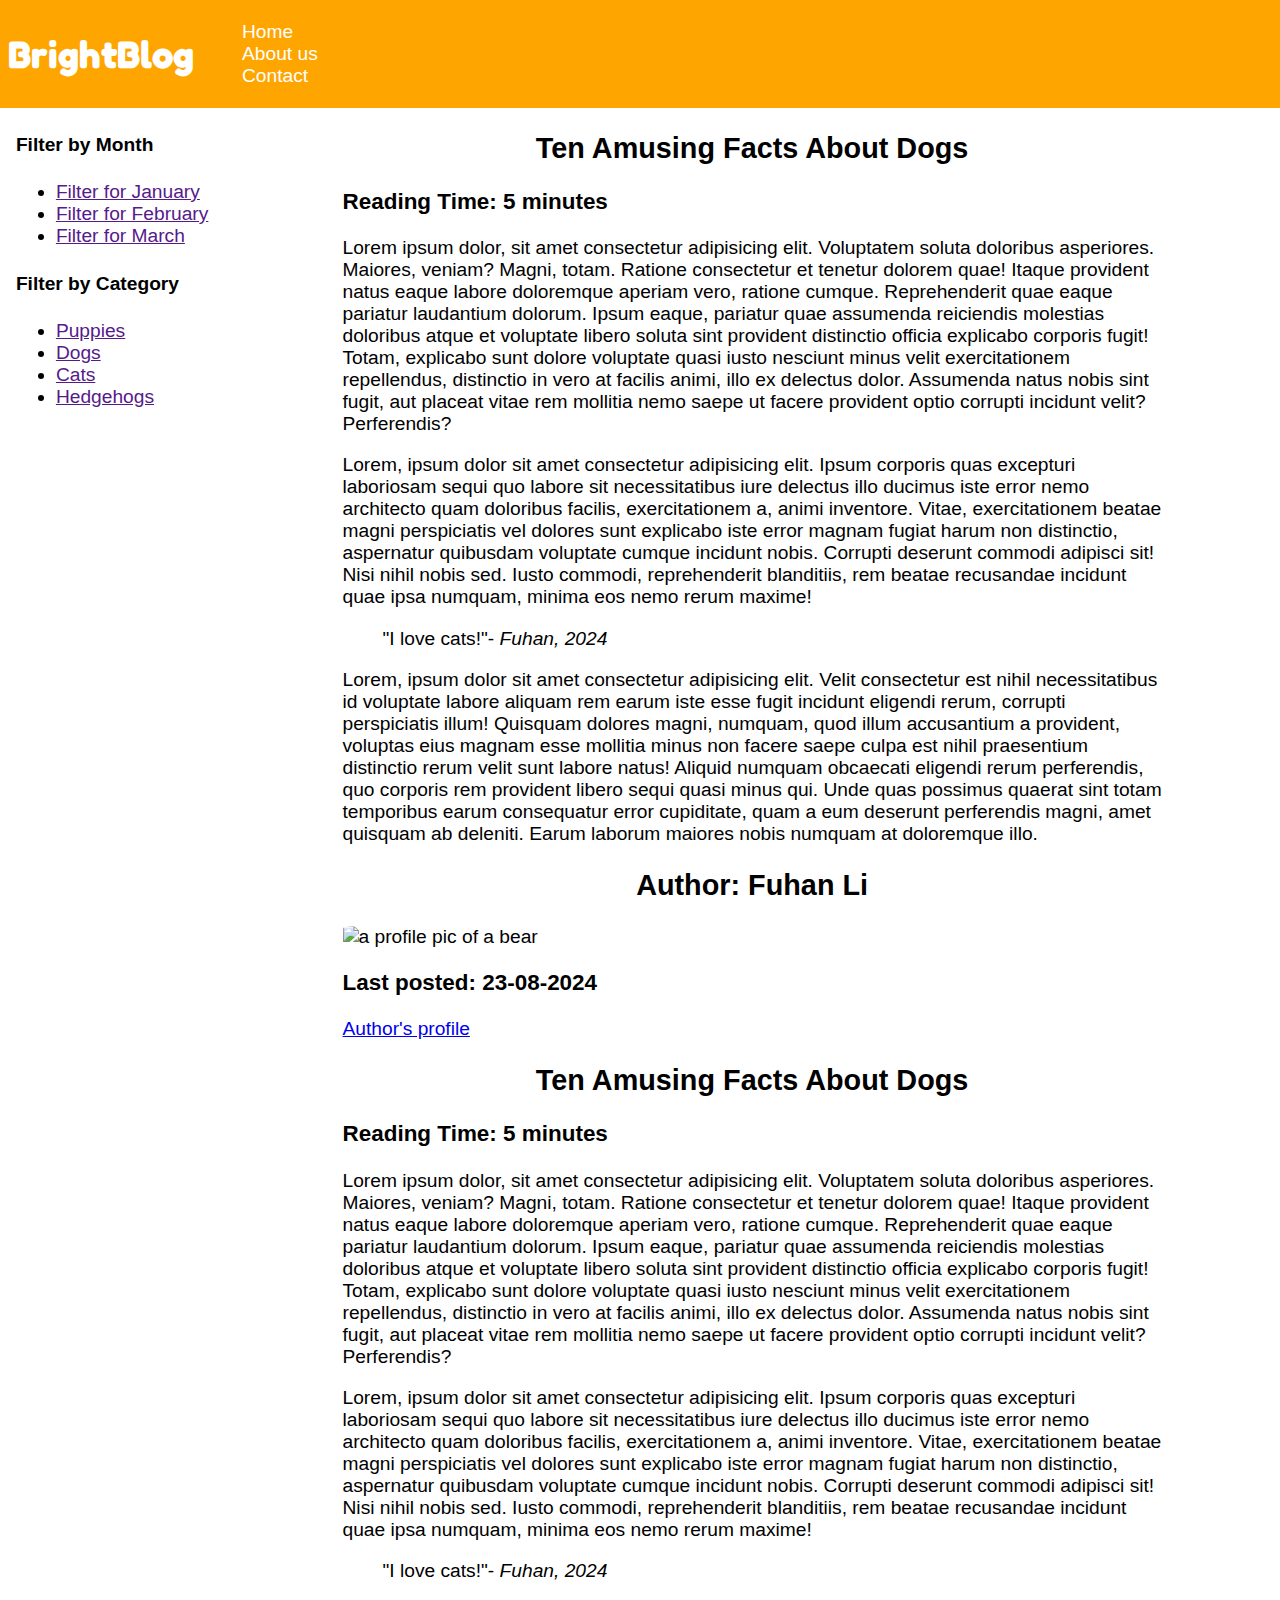
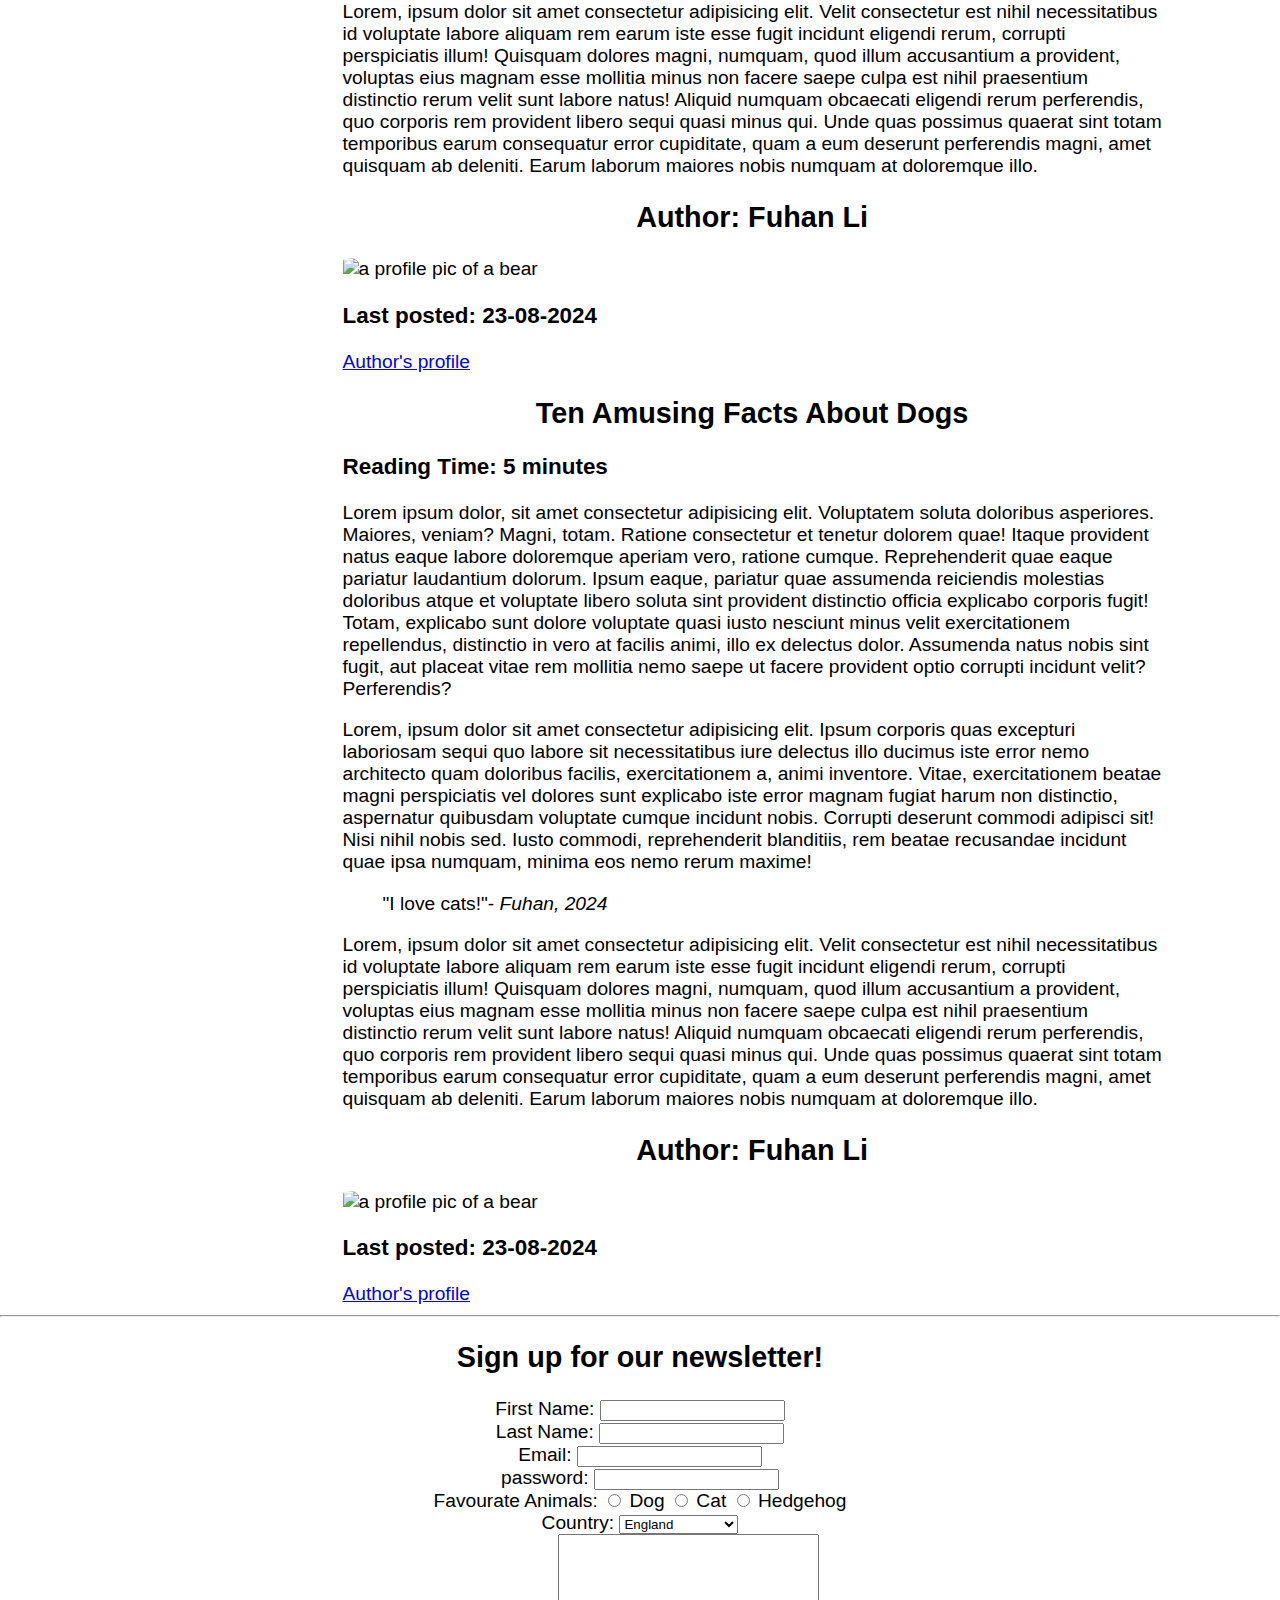
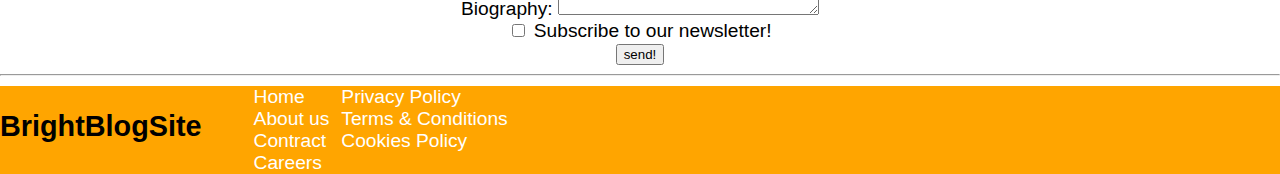
==== index.html @ 50e7dff6 "initial commit" ====
<!--index.html-->

<!DOCTYPE html>
<html lang="en">
<head>
    <link rel="stylesheet" href="style.css">
    <script src="app.js"></script>
    <link href="https://fonts.googleapis.com/css2?family=Fredoka+One&display=swap" rel="stylesheet">
    <meta charset="UTF-8">
    <meta name="viewport" content="width=device-width, initial-scale=1.0">
    <title> BrightBlog </title>
</head>
<body>
    <header>
        <!-- The content of the header goes here  -->
         <h1 id="logo"> BrightBlog </h1>
         <nav>
            <ul>
                <li>
                    <a href="https://www.brightnetwork.co.uk/couch-to-coder-2024-lesson-1/"class="navbutton"> Home </a>
                </li>
                <li>
                    <a href="https://www.brightnetwork.co.uk/couch-to-coder-2024-lesson-1/"class="navbutton"> About us </a>
                </li>
                <li>
                    <a href="https://www.brightnetwork.co.uk/couch-to-coder-2024-lesson-1/"class="navbutton"> Contact </a>
                </li>
            </ul>
         </nav>
    </header> 
    <main>
        <div id="main-content">
            <aside>
                <section>
                    <h4>Filter by Month</h4>
                    <nav>
                        <ul>
                            <li><a href="">Filter for January</a></li>
                            <li><a href="">Filter for February</a></li>
                            <li><a href="">Filter for March</a></li>
                        </ul>
                    </nav>
                </section>
                <section>
                   <h4>Filter by Category</h4>
                   <nav>
                      <ul>
                        <li><a href="">Puppies</a></li>
                        <li><a href="">Dogs</a></li>
                        <li><a href="">Cats</a></li>
                        <li><a href="">Hedgehogs</a></li>
                      </ul>
                   </nav>
                </section>
            </aside>
            <div>
                <article> 
                    <header>
                    <!-- Articles's header goes here -->
                     <h2> Ten Amusing Facts About Dogs </h2>
                     <h3> Reading Time: 5 minutes </h3>
                    </header>
                        <main>
                             <p>Lorem ipsum dolor, sit amet consectetur adipisicing elit. Voluptatem soluta doloribus asperiores. Maiores, veniam? Magni, totam. Ratione consectetur et tenetur dolorem quae! Itaque provident natus eaque labore doloremque aperiam vero, ratione cumque. Reprehenderit quae eaque pariatur laudantium dolorum. Ipsum eaque, pariatur quae assumenda reiciendis molestias doloribus atque et voluptate libero soluta sint provident distinctio officia explicabo corporis fugit! Totam, explicabo sunt dolore voluptate quasi iusto nesciunt minus velit exercitationem repellendus, distinctio in vero at facilis animi, illo ex delectus dolor. Assumenda natus nobis sint fugit, aut placeat vitae rem mollitia nemo saepe ut facere provident optio corrupti incidunt velit? Perferendis?</p>
                             <p>Lorem, ipsum dolor sit amet consectetur adipisicing elit. Ipsum corporis quas excepturi laboriosam sequi quo labore sit necessitatibus iure delectus illo ducimus iste error nemo architecto quam doloribus facilis, exercitationem a, animi inventore. Vitae, exercitationem beatae magni perspiciatis vel dolores sunt explicabo iste error magnam fugiat harum non distinctio, aspernatur quibusdam voluptate cumque incidunt nobis. Corrupti deserunt commodi adipisci sit! Nisi nihil nobis sed. Iusto commodi, reprehenderit blanditiis, rem beatae recusandae incidunt quae ipsa numquam, minima eos nemo rerum maxime!</p>
                              <blockquote> "I love cats!"- <cite> Fuhan, 2024 </cite></blockquote>
                             <p>Lorem, ipsum dolor sit amet consectetur adipisicing elit. Velit consectetur est nihil necessitatibus id voluptate labore aliquam rem earum iste esse fugit incidunt eligendi rerum, corrupti perspiciatis illum! Quisquam dolores magni, numquam, quod illum accusantium a provident, voluptas eius magnam esse mollitia minus non facere saepe culpa est nihil praesentium distinctio rerum velit sunt labore natus! Aliquid numquam obcaecati eligendi rerum perferendis, quo corporis rem provident libero sequi quasi minus qui. Unde quas possimus quaerat sint totam temporibus earum consequatur error cupiditate, quam a eum deserunt perferendis magni, amet quisquam ab deleniti. Earum laborum maiores nobis numquam at doloremque illo.</p>
                        </main>
                        <footer>
                             <h2>Author: Fuhan Li </h2>
                             <img src="https://placebear.com/100/100" alt="a profile pic of a bear">
                             <h3> Last posted: 23-08-2024 </h3>
                             <a href="https://www.brightnetwork.co.uk/dashboard/" target="_blank">Author's profile</a>
                        </footer>
                 </article>
                 <article> 
                    <header>
                    <!-- Articles's header goes here -->
                     <h2> Ten Amusing Facts About Dogs </h2>
                     <h3> Reading Time: 5 minutes </h3>
                    </header>
                        <main>
                             <p>Lorem ipsum dolor, sit amet consectetur adipisicing elit. Voluptatem soluta doloribus asperiores. Maiores, veniam? Magni, totam. Ratione consectetur et tenetur dolorem quae! Itaque provident natus eaque labore doloremque aperiam vero, ratione cumque. Reprehenderit quae eaque pariatur laudantium dolorum. Ipsum eaque, pariatur quae assumenda reiciendis molestias doloribus atque et voluptate libero soluta sint provident distinctio officia explicabo corporis fugit! Totam, explicabo sunt dolore voluptate quasi iusto nesciunt minus velit exercitationem repellendus, distinctio in vero at facilis animi, illo ex delectus dolor. Assumenda natus nobis sint fugit, aut placeat vitae rem mollitia nemo saepe ut facere provident optio corrupti incidunt velit? Perferendis?</p>
                             <p>Lorem, ipsum dolor sit amet consectetur adipisicing elit. Ipsum corporis quas excepturi laboriosam sequi quo labore sit necessitatibus iure delectus illo ducimus iste error nemo architecto quam doloribus facilis, exercitationem a, animi inventore. Vitae, exercitationem beatae magni perspiciatis vel dolores sunt explicabo iste error magnam fugiat harum non distinctio, aspernatur quibusdam voluptate cumque incidunt nobis. Corrupti deserunt commodi adipisci sit! Nisi nihil nobis sed. Iusto commodi, reprehenderit blanditiis, rem beatae recusandae incidunt quae ipsa numquam, minima eos nemo rerum maxime!</p>
                              <blockquote> "I love cats!"- <cite> Fuhan, 2024 </cite></blockquote>
                             <p>Lorem, ipsum dolor sit amet consectetur adipisicing elit. Velit consectetur est nihil necessitatibus id voluptate labore aliquam rem earum iste esse fugit incidunt eligendi rerum, corrupti perspiciatis illum! Quisquam dolores magni, numquam, quod illum accusantium a provident, voluptas eius magnam esse mollitia minus non facere saepe culpa est nihil praesentium distinctio rerum velit sunt labore natus! Aliquid numquam obcaecati eligendi rerum perferendis, quo corporis rem provident libero sequi quasi minus qui. Unde quas possimus quaerat sint totam temporibus earum consequatur error cupiditate, quam a eum deserunt perferendis magni, amet quisquam ab deleniti. Earum laborum maiores nobis numquam at doloremque illo.</p>
                        </main>
                        <footer>
                             <h2>Author: Fuhan Li </h2>
                             <img src="https://placebear.com/100/100" alt="a profile pic of a bear">
                             <h3> Last posted: 23-08-2024 </h3>
                             <a href="https://www.brightnetwork.co.uk/dashboard/" target="_blank">Author's profile</a>
                        </footer>
                 </article>
                 <article> 
                    <header>
                    <!-- Articles's header goes here -->
                     <h2> Ten Amusing Facts About Dogs </h2>
                     <h3> Reading Time: 5 minutes </h3>
                    </header>
                         <main>
                             <p>Lorem ipsum dolor, sit amet consectetur adipisicing elit. Voluptatem soluta doloribus asperiores. Maiores, veniam? Magni, totam. Ratione consectetur et tenetur dolorem quae! Itaque provident natus eaque labore doloremque aperiam vero, ratione cumque. Reprehenderit quae eaque pariatur laudantium dolorum. Ipsum eaque, pariatur quae assumenda reiciendis molestias doloribus atque et voluptate libero soluta sint provident distinctio officia explicabo corporis fugit! Totam, explicabo sunt dolore voluptate quasi iusto nesciunt minus velit exercitationem repellendus, distinctio in vero at facilis animi, illo ex delectus dolor. Assumenda natus nobis sint fugit, aut placeat vitae rem mollitia nemo saepe ut facere provident optio corrupti incidunt velit? Perferendis?</p>
                             <p>Lorem, ipsum dolor sit amet consectetur adipisicing elit. Ipsum corporis quas excepturi laboriosam sequi quo labore sit necessitatibus iure delectus illo ducimus iste error nemo architecto quam doloribus facilis, exercitationem a, animi inventore. Vitae, exercitationem beatae magni perspiciatis vel dolores sunt explicabo iste error magnam fugiat harum non distinctio, aspernatur quibusdam voluptate cumque incidunt nobis. Corrupti deserunt commodi adipisci sit! Nisi nihil nobis sed. Iusto commodi, reprehenderit blanditiis, rem beatae recusandae incidunt quae ipsa numquam, minima eos nemo rerum maxime!</p>
                              <blockquote> "I love cats!"- <cite> Fuhan, 2024 </cite></blockquote>
                             <p>Lorem, ipsum dolor sit amet consectetur adipisicing elit. Velit consectetur est nihil necessitatibus id voluptate labore aliquam rem earum iste esse fugit incidunt eligendi rerum, corrupti perspiciatis illum! Quisquam dolores magni, numquam, quod illum accusantium a provident, voluptas eius magnam esse mollitia minus non facere saepe culpa est nihil praesentium distinctio rerum velit sunt labore natus! Aliquid numquam obcaecati eligendi rerum perferendis, quo corporis rem provident libero sequi quasi minus qui. Unde quas possimus quaerat sint totam temporibus earum consequatur error cupiditate, quam a eum deserunt perferendis magni, amet quisquam ab deleniti. Earum laborum maiores nobis numquam at doloremque illo.</p>
                         </main>
                         <footer>
                             <h2>Author: Fuhan Li </h2>
                             <img src="https://placebear.com/100/100" alt="a profile pic of a bear">
                             <h3> Last posted: 23-08-2024 </h3>
                             <a href="https://www.brightnetwork.co.uk/dashboard/" target="_blank">Author's profile</a>
                         </footer>
                 </article>
            </div>
           
        </div>

         <hr>
         <h2>Sign up for our newsletter!</h2>
         <form action="" method="">
            <label for="first_name">First Name:</label>
            <input type="text" id="first_name" name="first_name" required>
            <br>

            <label for="last_name">Last Name:</label>
            <input type="text" id="last_name" name="last_name">
            <br>

            <label for="email">Email:</label>
            <input type="email" id="email" name="email">
            <br>

            <label for="password">password:</label>
            <input type="password" id="password" name="password">
            <br>

            <label for="favourate_animals">Favourate Animals:</label>
            <input type="radio"  name="favourate_animals" id="dog" value="dog">
            <label for="dog">Dog</label>
            <input type="radio"  name="favourate_animals" id="cat" value="cat">
            <label for="cat">Cat</label>
            <input type="radio"  name="favourate_animals" id="hedgehog" value="hedgehog">
            <label for="hedgehog">Hedgehog</label>
            <br>

            <label for="country">Country:</label>
            <select name="country" id="country"> 
                <option value="england">England</option>
                <option value="scotland">Scotland</option>
                <option value="wales">Wales</option>
                <option value="northern_ireland">Northern Ireland</option>
            </select>
            <br>

            <label for="bio">Biography:</label> 
            <textarea name="bio" id="bio" cols="30" rows="5"></textarea>
            <br>

            <input type="checkbox" id="subscribe" name="subscribe">
            <label for="subscribe">Subscribe to our newsletter!</label>
            <br>
            
            <input type="submit" value="send!">

         </form>
         <hr>
        <!-- main content of the website goes here  -->
    </main>
    <footer>
        <h2>BrightBlogSite</h2>
            <section>
                <ul id="footer-ul">
                    <div>
                        <li><a href="">Home</a></li>
                        <li><a href="">About us</a></li>
                        <li><a href="">Contract</a></li>
                        <li><a href="">Careers</a></li> 
                    </div>
                    <div>
                        <li><a href="">Privacy Policy</a></li>
                        <li><a href="">Terms & Conditions</a></li>
                        <li><a href="">Cookies Policy</a></li>
                    </div>
                </ul>
            </section>
        <!-- footer goes here -->
    </footer>
</body>
</html>
---- style.css ----
body {
    font-family: Helvetica, Arial, sans-serif;
    margin: 0px;
    font-size: 1.5vw;
}

#logo {
    margin: 0px;
    padding: 8px;
    font-family: "Fredoka One", sans-serif;
}

ul {
    margin: 0px;

}

body > header {
    align-items: center;
}

body > header {
    background-color: orange;
    color: white;
    display: flex;
    height: 12vh
}

body > header > nav > ul {
    list-style: none;
    text-decoration: none;
}

.navbutton {
    color: white;
    text-decoration: none;
}

body > main article {
    width: 80%;
    margin: auto;
}

#main-content {
    display: flex;
    justify-content: space-around;
}

#main-content > div {
    width: 80%;
}
form {
    text-align: center;
}

h2 {
    text-align: center;
}

img {
    border-radius: 10%;
}

body > footer {
    background-color: orange;
    display: flex;
}

#footer-ul{
    display: flex;
    list-style: none;
}

#footer-ul > div > li{
    margin-left: 12px;
}

#footer-ul > div > li > a{
    text-decoration: none;
    color:white
}
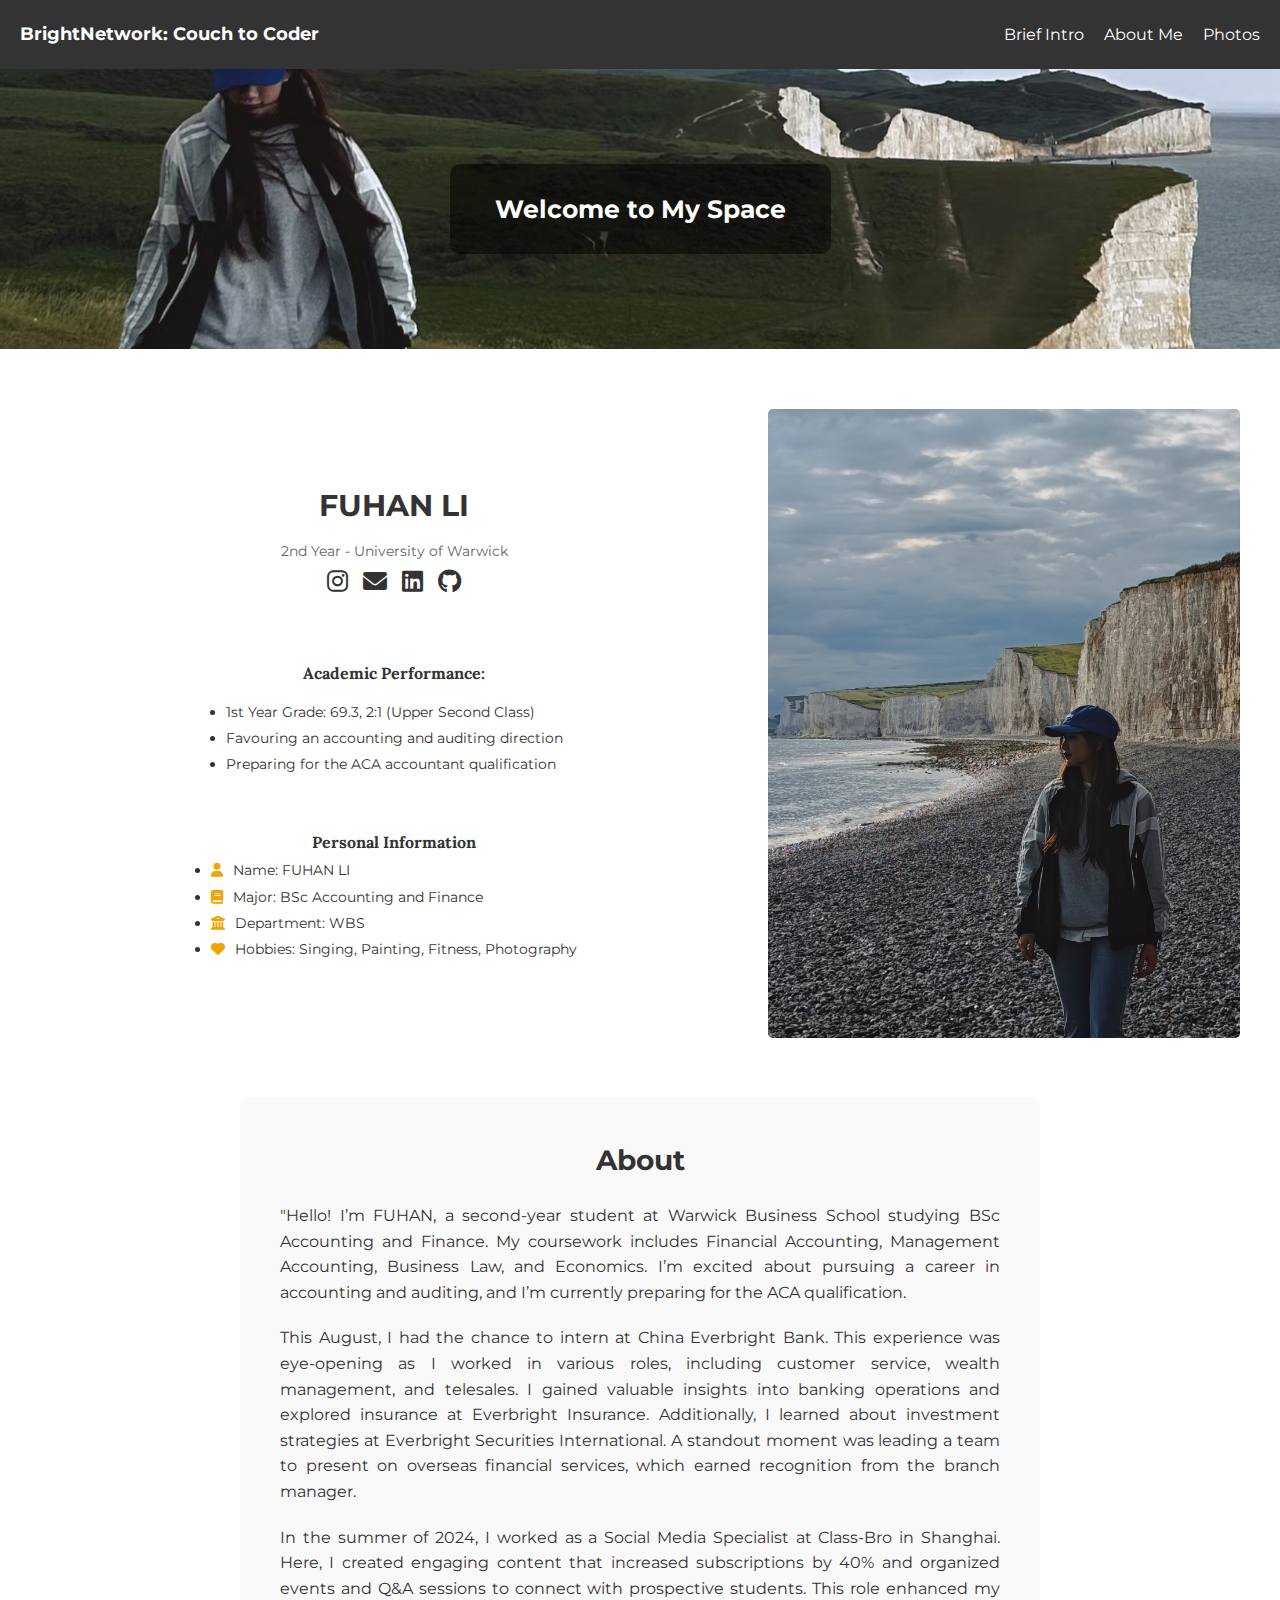
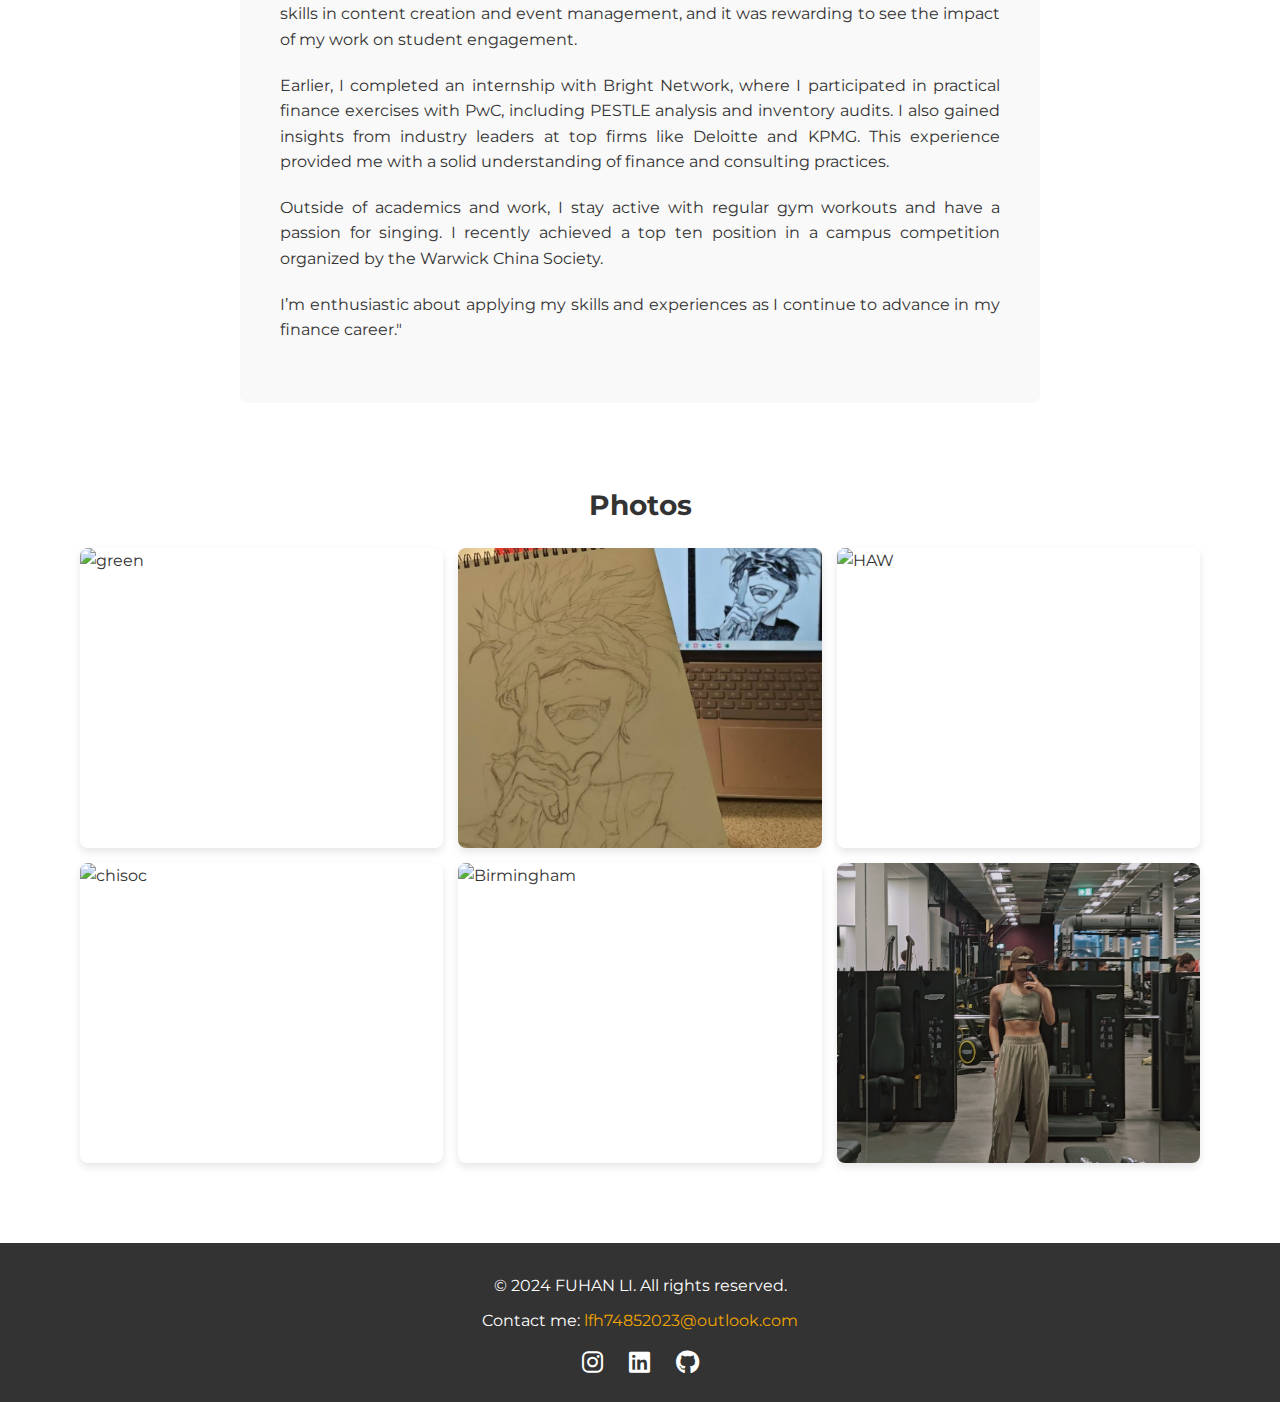
==== commit 721b1198: "BrightNetwork 2024 Couch to Coder" ====
--- a/index.html
+++ b/index.html
@@ -1,189 +1,132 @@
-<!--index.html-->
-
 <!DOCTYPE html>
 <html lang="en">
 <head>
-    <link rel="stylesheet" href="style.css">
-    <script src="app.js"></script>
-    <link href="https://fonts.googleapis.com/css2?family=Fredoka+One&display=swap" rel="stylesheet">
+    <link href="https://fonts.googleapis.com/css2?family=Montserrat:wght@400;700&family=Lora:wght@400;700&display=swap" rel="stylesheet">
     <meta charset="UTF-8">
     <meta name="viewport" content="width=device-width, initial-scale=1.0">
-    <title> BrightBlog </title>
+    <title>FUHAN's Personal Homepage</title>
+    <link rel="stylesheet" href="style.css">
 </head>
 <body>
+    <!-- Header Section -->
     <header>
-        <!-- The content of the header goes here  -->
-         <h1 id="logo"> BrightBlog </h1>
-         <nav>
+        <div class="header-left">BrightNetwork: Couch to Coder</div>
+        <nav class="header-right">
             <ul>
-                <li>
-                    <a href="https://www.brightnetwork.co.uk/couch-to-coder-2024-lesson-1/"class="navbutton"> Home </a>
-                </li>
-                <li>
-                    <a href="https://www.brightnetwork.co.uk/couch-to-coder-2024-lesson-1/"class="navbutton"> About us </a>
-                </li>
-                <li>
-                    <a href="https://www.brightnetwork.co.uk/couch-to-coder-2024-lesson-1/"class="navbutton"> Contact </a>
-                </li>
+                <li><a href="#main-section">Brief Intro</a></li>
+                <li><a href="#about">About Me</a></li>
+                <li><a href="#gallery">Photos</a></li>
             </ul>
-         </nav>
-    </header> 
-    <main>
-        <div id="main-content">
-            <aside>
-                <section>
-                    <h4>Filter by Month</h4>
-                    <nav>
-                        <ul>
-                            <li><a href="">Filter for January</a></li>
-                            <li><a href="">Filter for February</a></li>
-                            <li><a href="">Filter for March</a></li>
-                        </ul>
-                    </nav>
-                </section>
-                <section>
-                   <h4>Filter by Category</h4>
-                   <nav>
-                      <ul>
-                        <li><a href="">Puppies</a></li>
-                        <li><a href="">Dogs</a></li>
-                        <li><a href="">Cats</a></li>
-                        <li><a href="">Hedgehogs</a></li>
-                      </ul>
-                   </nav>
-                </section>
-            </aside>
-            <div>
-                <article> 
-                    <header>
-                    <!-- Articles's header goes here -->
-                     <h2> Ten Amusing Facts About Dogs </h2>
-                     <h3> Reading Time: 5 minutes </h3>
-                    </header>
-                        <main>
-                             <p>Lorem ipsum dolor, sit amet consectetur adipisicing elit. Voluptatem soluta doloribus asperiores. Maiores, veniam? Magni, totam. Ratione consectetur et tenetur dolorem quae! Itaque provident natus eaque labore doloremque aperiam vero, ratione cumque. Reprehenderit quae eaque pariatur laudantium dolorum. Ipsum eaque, pariatur quae assumenda reiciendis molestias doloribus atque et voluptate libero soluta sint provident distinctio officia explicabo corporis fugit! Totam, explicabo sunt dolore voluptate quasi iusto nesciunt minus velit exercitationem repellendus, distinctio in vero at facilis animi, illo ex delectus dolor. Assumenda natus nobis sint fugit, aut placeat vitae rem mollitia nemo saepe ut facere provident optio corrupti incidunt velit? Perferendis?</p>
-                             <p>Lorem, ipsum dolor sit amet consectetur adipisicing elit. Ipsum corporis quas excepturi laboriosam sequi quo labore sit necessitatibus iure delectus illo ducimus iste error nemo architecto quam doloribus facilis, exercitationem a, animi inventore. Vitae, exercitationem beatae magni perspiciatis vel dolores sunt explicabo iste error magnam fugiat harum non distinctio, aspernatur quibusdam voluptate cumque incidunt nobis. Corrupti deserunt commodi adipisci sit! Nisi nihil nobis sed. Iusto commodi, reprehenderit blanditiis, rem beatae recusandae incidunt quae ipsa numquam, minima eos nemo rerum maxime!</p>
-                              <blockquote> "I love cats!"- <cite> Fuhan, 2024 </cite></blockquote>
-                             <p>Lorem, ipsum dolor sit amet consectetur adipisicing elit. Velit consectetur est nihil necessitatibus id voluptate labore aliquam rem earum iste esse fugit incidunt eligendi rerum, corrupti perspiciatis illum! Quisquam dolores magni, numquam, quod illum accusantium a provident, voluptas eius magnam esse mollitia minus non facere saepe culpa est nihil praesentium distinctio rerum velit sunt labore natus! Aliquid numquam obcaecati eligendi rerum perferendis, quo corporis rem provident libero sequi quasi minus qui. Unde quas possimus quaerat sint totam temporibus earum consequatur error cupiditate, quam a eum deserunt perferendis magni, amet quisquam ab deleniti. Earum laborum maiores nobis numquam at doloremque illo.</p>
-                        </main>
-                        <footer>
-                             <h2>Author: Fuhan Li </h2>
-                             <img src="https://placebear.com/100/100" alt="a profile pic of a bear">
-                             <h3> Last posted: 23-08-2024 </h3>
-                             <a href="https://www.brightnetwork.co.uk/dashboard/" target="_blank">Author's profile</a>
-                        </footer>
-                 </article>
-                 <article> 
-                    <header>
-                    <!-- Articles's header goes here -->
-                     <h2> Ten Amusing Facts About Dogs </h2>
-                     <h3> Reading Time: 5 minutes </h3>
-                    </header>
-                        <main>
-                             <p>Lorem ipsum dolor, sit amet consectetur adipisicing elit. Voluptatem soluta doloribus asperiores. Maiores, veniam? Magni, totam. Ratione consectetur et tenetur dolorem quae! Itaque provident natus eaque labore doloremque aperiam vero, ratione cumque. Reprehenderit quae eaque pariatur laudantium dolorum. Ipsum eaque, pariatur quae assumenda reiciendis molestias doloribus atque et voluptate libero soluta sint provident distinctio officia explicabo corporis fugit! Totam, explicabo sunt dolore voluptate quasi iusto nesciunt minus velit exercitationem repellendus, distinctio in vero at facilis animi, illo ex delectus dolor. Assumenda natus nobis sint fugit, aut placeat vitae rem mollitia nemo saepe ut facere provident optio corrupti incidunt velit? Perferendis?</p>
-                             <p>Lorem, ipsum dolor sit amet consectetur adipisicing elit. Ipsum corporis quas excepturi laboriosam sequi quo labore sit necessitatibus iure delectus illo ducimus iste error nemo architecto quam doloribus facilis, exercitationem a, animi inventore. Vitae, exercitationem beatae magni perspiciatis vel dolores sunt explicabo iste error magnam fugiat harum non distinctio, aspernatur quibusdam voluptate cumque incidunt nobis. Corrupti deserunt commodi adipisci sit! Nisi nihil nobis sed. Iusto commodi, reprehenderit blanditiis, rem beatae recusandae incidunt quae ipsa numquam, minima eos nemo rerum maxime!</p>
-                              <blockquote> "I love cats!"- <cite> Fuhan, 2024 </cite></blockquote>
-                             <p>Lorem, ipsum dolor sit amet consectetur adipisicing elit. Velit consectetur est nihil necessitatibus id voluptate labore aliquam rem earum iste esse fugit incidunt eligendi rerum, corrupti perspiciatis illum! Quisquam dolores magni, numquam, quod illum accusantium a provident, voluptas eius magnam esse mollitia minus non facere saepe culpa est nihil praesentium distinctio rerum velit sunt labore natus! Aliquid numquam obcaecati eligendi rerum perferendis, quo corporis rem provident libero sequi quasi minus qui. Unde quas possimus quaerat sint totam temporibus earum consequatur error cupiditate, quam a eum deserunt perferendis magni, amet quisquam ab deleniti. Earum laborum maiores nobis numquam at doloremque illo.</p>
-                        </main>
-                        <footer>
-                             <h2>Author: Fuhan Li </h2>
-                             <img src="https://placebear.com/100/100" alt="a profile pic of a bear">
-                             <h3> Last posted: 23-08-2024 </h3>
-                             <a href="https://www.brightnetwork.co.uk/dashboard/" target="_blank">Author's profile</a>
-                        </footer>
-                 </article>
-                 <article> 
-                    <header>
-                    <!-- Articles's header goes here -->
-                     <h2> Ten Amusing Facts About Dogs </h2>
-                     <h3> Reading Time: 5 minutes </h3>
-                    </header>
-                         <main>
-                             <p>Lorem ipsum dolor, sit amet consectetur adipisicing elit. Voluptatem soluta doloribus asperiores. Maiores, veniam? Magni, totam. Ratione consectetur et tenetur dolorem quae! Itaque provident natus eaque labore doloremque aperiam vero, ratione cumque. Reprehenderit quae eaque pariatur laudantium dolorum. Ipsum eaque, pariatur quae assumenda reiciendis molestias doloribus atque et voluptate libero soluta sint provident distinctio officia explicabo corporis fugit! Totam, explicabo sunt dolore voluptate quasi iusto nesciunt minus velit exercitationem repellendus, distinctio in vero at facilis animi, illo ex delectus dolor. Assumenda natus nobis sint fugit, aut placeat vitae rem mollitia nemo saepe ut facere provident optio corrupti incidunt velit? Perferendis?</p>
-                             <p>Lorem, ipsum dolor sit amet consectetur adipisicing elit. Ipsum corporis quas excepturi laboriosam sequi quo labore sit necessitatibus iure delectus illo ducimus iste error nemo architecto quam doloribus facilis, exercitationem a, animi inventore. Vitae, exercitationem beatae magni perspiciatis vel dolores sunt explicabo iste error magnam fugiat harum non distinctio, aspernatur quibusdam voluptate cumque incidunt nobis. Corrupti deserunt commodi adipisci sit! Nisi nihil nobis sed. Iusto commodi, reprehenderit blanditiis, rem beatae recusandae incidunt quae ipsa numquam, minima eos nemo rerum maxime!</p>
-                              <blockquote> "I love cats!"- <cite> Fuhan, 2024 </cite></blockquote>
-                             <p>Lorem, ipsum dolor sit amet consectetur adipisicing elit. Velit consectetur est nihil necessitatibus id voluptate labore aliquam rem earum iste esse fugit incidunt eligendi rerum, corrupti perspiciatis illum! Quisquam dolores magni, numquam, quod illum accusantium a provident, voluptas eius magnam esse mollitia minus non facere saepe culpa est nihil praesentium distinctio rerum velit sunt labore natus! Aliquid numquam obcaecati eligendi rerum perferendis, quo corporis rem provident libero sequi quasi minus qui. Unde quas possimus quaerat sint totam temporibus earum consequatur error cupiditate, quam a eum deserunt perferendis magni, amet quisquam ab deleniti. Earum laborum maiores nobis numquam at doloremque illo.</p>
-                         </main>
-                         <footer>
-                             <h2>Author: Fuhan Li </h2>
-                             <img src="https://placebear.com/100/100" alt="a profile pic of a bear">
-                             <h3> Last posted: 23-08-2024 </h3>
-                             <a href="https://www.brightnetwork.co.uk/dashboard/" target="_blank">Author's profile</a>
-                         </footer>
-                 </article>
-            </div>
-           
+        </nav>
+    </header>
+
+    <!-- Welcome Section -->
+    <section id="welcome">
+        <div class="welcome-text">
+            <h1>Welcome to My Space</h1>
+        </div>
+    </section>
+
+<link rel="stylesheet" href="https://cdnjs.cloudflare.com/ajax/libs/font-awesome/6.0.0-beta3/css/all.min.css">
+
+    <!-- Main Section -->
+    <section id="main-section">
+        <div class="left-column">
+            <h1>FUHAN LI</h1>
+            <p class="title">2nd Year - University of Warwick</p>
+
+        <!-- Contact Icons -->
+        <div class="contact-icons">
+            <a href="https://www.instagram.com/elinaaaaa.7802/" target="_blank" title="Instagram">
+                <i class="fab fa-instagram"></i>
+            </a>
+            <a href="mailto:lfh74852023@outlook.com" target="_blank" title="Email">
+                <i class="fas fa-envelope"></i>
+            </a>
+            <a href="https://www.linkedin.com/in/fuhan-li-83129029a/" target="_blank" title="LinkedIn">
+                <i class="fab fa-linkedin"></i>
+            </a>
+            <a href="https://github.com/Elina780205/Elina780205.github.io" target="_blank" title="GitHub">
+                <i class="fab fa-github"></i> <!-- GitHub icon -->
+            </a>
         </div>
 
-         <hr>
-         <h2>Sign up for our newsletter!</h2>
-         <form action="" method="">
-            <label for="first_name">First Name:</label>
-            <input type="text" id="first_name" name="first_name" required>
-            <br>
+        <!-- Academic Performance Section -->
+        <div class="academic-performance">
+            <p><strong>Academic Performance:</strong></p>
+            <ul>
+                <li>1st Year Grade: 69.3, 2:1 (Upper Second Class)</li>
+                <li>Favouring an accounting and auditing direction </li>
+                <li>Preparing for the ACA accountant qualification</li>
+            </ul>
+        </div>
 
-            <label for="last_name">Last Name:</label>
-            <input type="text" id="last_name" name="last_name">
-            <br>
+        <div class="section-gap"></div>
 
-            <label for="email">Email:</label>
-            <input type="email" id="email" name="email">
-            <br>
+        <!-- Personal Information Section -->
+        <div class="description">
+            <p><strong>Personal Information</strong></p>
+            <ul>
+                <li><i class="fas fa-user"></i><span>Name:</span> FUHAN LI</li>
+                <li><i class="fas fa-book"></i><span>Major:</span> BSc Accounting and Finance</li>
+                <li><i class="fas fa-university"></i><span>Department:</span> WBS</li>
+                <li><i class="fas fa-heart"></i><span>Hobbies:</span> Singing, Painting, Fitness, Photography</li>
+            </ul>
+        </div>
+    </div>
+    <div class="right-column">
+        <img src="7f8b2a60dc9a6063edcdec3f3d71172.jpg" alt="Profile Image">
+    </div>
+</section>
 
-            <label for="password">password:</label>
-            <input type="password" id="password" name="password">
-            <br>
+    <!-- About Section -->
+    <section id="about">
+        <h2>About</h2>
+        <p>"Hello! I’m FUHAN, a second-year student at Warwick Business School studying BSc    Accounting and Finance. My coursework includes Financial Accounting, Management Accounting, Business Law, and Economics. I’m excited about pursuing a career in accounting and auditing, and I’m currently preparing for the ACA qualification.</p>
 
-            <label for="favourate_animals">Favourate Animals:</label>
-            <input type="radio"  name="favourate_animals" id="dog" value="dog">
-            <label for="dog">Dog</label>
-            <input type="radio"  name="favourate_animals" id="cat" value="cat">
-            <label for="cat">Cat</label>
-            <input type="radio"  name="favourate_animals" id="hedgehog" value="hedgehog">
-            <label for="hedgehog">Hedgehog</label>
-            <br>
+        <p>This August, I had the chance to intern at China Everbright Bank. This experience was eye-opening as I worked in various roles, including customer service, wealth management, and telesales. I gained valuable insights into banking operations and explored insurance at Everbright Insurance. Additionally, I learned about investment strategies at Everbright Securities International. A standout moment was leading a team to present on overseas financial services, which earned recognition from the branch manager.
+        </p>
 
-            <label for="country">Country:</label>
-            <select name="country" id="country"> 
-                <option value="england">England</option>
-                <option value="scotland">Scotland</option>
-                <option value="wales">Wales</option>
-                <option value="northern_ireland">Northern Ireland</option>
-            </select>
-            <br>
+        <p>In the summer of 2024, I worked as a Social Media Specialist at Class-Bro in Shanghai. Here, I created engaging content that increased subscriptions by 40% and organized events and Q&A sessions to connect with prospective students. This role enhanced my skills in content creation and event management, and it was rewarding to see the impact of my work on student engagement.</p>    
+            
+        <p>Earlier, I completed an internship with Bright Network, where I participated in practical finance exercises with PwC, including PESTLE analysis and inventory audits. I also gained insights from industry leaders at top firms like Deloitte and KPMG. This experience provided me with a solid understanding of finance and consulting practices.
+        </p>    
+            
+        <p>Outside of academics and work, I stay active with regular gym workouts and have a passion for singing. I recently achieved a top ten position in a campus competition organized by the Warwick China Society.</p>    
+            
+        <p>I’m enthusiastic about applying my skills and experiences as I continue to advance in my finance career."</p>    
+    </section>
+    
+    <!-- Photos Section -->
+    <section id="gallery">
+        <h2>Photos</h2>
+            <div class="gallery-grid">
+                <img src="green.jpg" alt="green" class="crop-bottom">
+                <img src="drawing.jpg" alt="drawing">
+                <img src="HAW.jpg" alt="HAW">
+                <img src="chisoc.jpg" alt="chisoc">
+                <img src="Birmingham.jpg" alt="Birmingham">
+                <img src="fitness.jpg" alt="fitness">
+            </div>
+    </section>
+</body>
 
-            <label for="bio">Biography:</label> 
-            <textarea name="bio" id="bio" cols="30" rows="5"></textarea>
-            <br>
-
-            <input type="checkbox" id="subscribe" name="subscribe">
-            <label for="subscribe">Subscribe to our newsletter!</label>
-            <br>
-            
-            <input type="submit" value="send!">
-
-         </form>
-         <hr>
-        <!-- main content of the website goes here  -->
-    </main>
-    <footer>
-        <h2>BrightBlogSite</h2>
-            <section>
-                <ul id="footer-ul">
-                    <div>
-                        <li><a href="">Home</a></li>
-                        <li><a href="">About us</a></li>
-                        <li><a href="">Contract</a></li>
-                        <li><a href="">Careers</a></li> 
-                    </div>
-                    <div>
-                        <li><a href="">Privacy Policy</a></li>
-                        <li><a href="">Terms & Conditions</a></li>
-                        <li><a href="">Cookies Policy</a></li>
-                    </div>
-                </ul>
-            </section>
-        <!-- footer goes here -->
-    </footer>
-</body>
+<!-- Footer Section --> 
+<footer id="footer">
+    <div class="footer-content">
+        <p>&copy; 2024 FUHAN LI. All rights reserved.</p>
+        <p>Contact me: <a href="mailto:lfh74852023@outlook.com">lfh74852023@outlook.com</a></p>
+        <div class="social-media">
+            <a href="https://www.instagram.com/elinaaaaa.7802/" target="_blank" title="Instagram">
+                <i class="fab fa-instagram"></i>
+            </a>
+            <a href="https://www.linkedin.com/in/fuhan-li-83129029a/" target="_blank" title="LinkedIn">
+                <i class="fab fa-linkedin"></i>
+            </a>
+            <a href="https://github.com/Elina780205/Elina780205.github.io" target="_blank" title="GitHub">
+                <i class="fab fa-github"></i> <!-- GitHub icon -->
+            </a>
+        </div>
+    </div>
+</footer>
 </html>--- a/style.css
+++ b/style.css
@@ -1,81 +1,312 @@
+* {
+    margin: 0;
+    padding: 0;
+    box-sizing: border-box;
+}
+
+/* Body Styling */
 body {
-    font-family: Helvetica, Arial, sans-serif;
-    margin: 0px;
-    font-size: 1.5vw;
-}
-
-#logo {
-    margin: 0px;
-    padding: 8px;
-    font-family: "Fredoka One", sans-serif;
-}
-
-ul {
-    margin: 0px;
-
-}
-
-body > header {
+    font-family: 'Montserrat', sans-serif; 
+    margin: 0; 
+    padding: 0; 
+    box-sizing: border-box; 
+    line-height: 1.6;
+    color: #333;
+}
+
+/* Header Styling */
+header {
+    display: flex;
+    justify-content: space-between;
     align-items: center;
-}
-
-body > header {
-    background-color: orange;
+    padding: 20px;
+    background-color: #333; 
+    color: #fff; 
+}
+
+.header-left {
+    font-size: 18px;
+    font-weight: bold;
+}
+
+.header-right ul {
+    list-style: none; 
+    margin: 0;
+    padding: 0;
+    display: flex; 
+}
+
+.header-right li {
+    margin-left: 20px; 
+}
+
+.header-right a {
+    text-decoration: none; 
+    color: #fff; 
+    font-size: 16px;
+    font-weight: normal;
+}
+
+.header-right a:hover {
+    color: #f0a500; 
+}
+
+/* Welcome Section Styling */
+#welcome {
+    background: url('a9eeded2912d5a431a7bb844aed3f73.jpg') no-repeat center center/cover;
+    background-size: cover; 
+    
+    width: 100%; 
+    height: 280px; 
+    
+    display: flex;
+    justify-content: center;
+    align-items: center;
     color: white;
-    display: flex;
-    height: 12vh
-}
-
-body > header > nav > ul {
-    list-style: none;
-    text-decoration: none;
-}
-
-.navbutton {
-    color: white;
-    text-decoration: none;
-}
-
-body > main article {
-    width: 80%;
-    margin: auto;
-}
-
-#main-content {
-    display: flex;
-    justify-content: space-around;
-}
-
-#main-content > div {
-    width: 80%;
-}
-form {
     text-align: center;
 }
 
-h2 {
+#welcome .welcome-text {
+    background-color: rgba(0, 0, 0, 0.5); 
+    padding: 25px 45px;
+    border-radius: 10px;
+    display: flex; 
+    justify-content: center;
+    align-items: center; 
+}
+
+#welcome h1 {
+    font-size: 25px;
+    margin: 0; 
+}
+
+/* Main Section Styling */
+#main-section {
+    display: flex;
+    justify-content: space-between; 
+    align-items: center; 
+    padding: 60px 40px;
+    gap: 20px; 
+}
+
+.left-column {
+    flex: 3; 
+    display: flex;
+    flex-direction: column;
+    align-items: center; 
+    justify-content: center;
+    height: 100%; 
+    font-family: 'Montserrat', sans-serif; 
+}
+
+.right-column {
+    flex: 2; 
+    display: flex;
+    justify-content: center;
+    align-items: center; 
+}
+
+.right-column img {
+    max-width: 100%; 
+    height: auto; 
+    border-radius: 5px;
+}
+
+/* Styling for the academic performance section */
+.academic-performance {
+    margin-bottom: 30px; 
+    text-align: center; 
+}
+
+.academic-performance p {
+    font-size: 16px; 
+    margin-top: 60px;
+    margin-bottom: 10px; 
+    font-family: 'Lora', serif; 
+}
+
+.academic-performance ul {
+    list-style-type: disc; 
+    margin-left: 0; 
+    padding-left: 0; 
+    text-align: left; 
+    display: inline-block; 
+}
+
+.academic-performance li {
+    font-size: 14px; 
+    margin: 4px 0; 
+    line-height: 1.6;
+}
+
+.section-gap {
+    margin-bottom: 20px; 
+}
+
+/* Personal Information Section Styling */
+.description {
+    text-align: center; 
+}
+
+.description p {
+    font-size: 16px;
+    margin-bottom: none; 
+    font-family: 'Lora', serif; 
+}
+
+.description ul {
+    list-style-type: disc; 
+    margin-left: 0; 
+    padding-left: 0; 
+    text-align: left; 
+    display: inline-block; 
+}
+
+.description li {
+    font-size: 14px; 
+    margin: 4px 0; 
+    line-height: 1.6; 
+}
+
+/* Icon alignment inside Personal Information section */
+.description li i {
+    margin-right: 10px; 
+    color: #f0a500;
+}
+
+.left-column h1 {
+    font-size: 30px;
+    font-weight: bold;
+    margin-bottom: 10px; 
+}
+
+.left-column .title {
+    font-size: 14px; 
+    color: #666;
+    margin-bottom: none; 
+}
+
+.left-column .description {
+    font-size: 12px; 
+}
+
+/* Contact Icons Styling */
+.contact-icons {
+    display: flex;
+    gap: 15px; /* Space between icons */
+}
+
+.contact-icons a {
+    color: #333; /* Default color for icons */
+    font-size: 24px; /* Icon size */
+    transition: color 0.3s; /* Smooth transition for hover effect */
+}
+
+.contact-icons a:hover {
+    color: #f0a500; /* Hover color */
+}
+
+/* About Section Styling */
+#about {
+    padding: 40px;
+    background-color: #f9f9f9; 
+    border-radius: 8px; 
+    max-width: 1200px; 
+    margin: 0 auto; 
+}
+
+#about h2 {
+    font-size: 28px;
+    font-weight: bold;
+    margin-bottom: 20px;
+    text-align: center; 
+}
+
+#about p {
+    font-size: 16px; 
+    line-height: 1.6; 
+    margin-bottom: 20px; 
+    text-align: justify; 
+}
+
+/* About Section Styling */
+#about {
+    padding: 40px;
+    background-color: #f9f9f9;
+    border-radius: 8px;
+    max-width: 800px;
+    margin: 0 auto;
+}
+
+/* Gallery Section Styling */
+#gallery {
+    padding: 40px;
+    background-color: #fff; 
+    border-radius: 8px; 
+    max-width: 1200px; 
+    margin: 40px auto; 
+}
+
+#gallery h2 {
+    font-size: 28px;
+    font-weight: bold;
     text-align: center;
-}
-
-img {
-    border-radius: 10%;
-}
-
-body > footer {
-    background-color: orange;
-    display: flex;
-}
-
-#footer-ul{
-    display: flex;
-    list-style: none;
-}
-
-#footer-ul > div > li{
-    margin-left: 12px;
-}
-
-#footer-ul > div > li > a{
-    text-decoration: none;
-    color:white
-} +    margin-bottom: 20px;
+}
+
+.gallery-grid {
+    display: grid;
+    grid-template-columns: repeat(3, 1fr); 
+    gap: 15px; 
+}
+
+.gallery-grid img {
+    width: 100%; 
+    height: 300px; 
+    object-fit: cover; 
+    object-position: center; 
+    border-radius: 8px; 
+    box-shadow: 0 4px 8px rgba(0, 0, 0, 0.1); 
+    display: block; 
+}
+
+.gallery-grid .crop-bottom {
+    object-position: center bottom; 
+}
+
+/* Footer Section Styling */
+#footer {
+    padding: 20px;
+    background-color: #333; /* Dark background for contrast */
+    color: #fff; /* White text color */
+    text-align: center; /* Center align text */
+}
+
+.footer-content p {
+    margin: 10px 0; /* Margin between lines */
+    font-size: 16px; /* Font size for readability */
+}
+
+.footer-content a {
+    color: #f0a500; /* Color for links */
+    text-decoration: none; /* Remove underline from links */
+}
+
+.footer-content a:hover {
+    text-decoration: underline; /* Underline on hover */
+}
+
+.social-media {
+    margin-top: 10px; /* Space above social media icons */
+}
+
+.social-media a {
+    color: #fff; /* White color for icons */
+    font-size: 24px; /* Size of the icons */
+    margin: 0 10px; /* Space between icons */
+    text-decoration: none; /* Remove underline from links */
+}
+
+.social-media a:hover {
+    color: #f0a500; /* Change icon color on hover */
+}